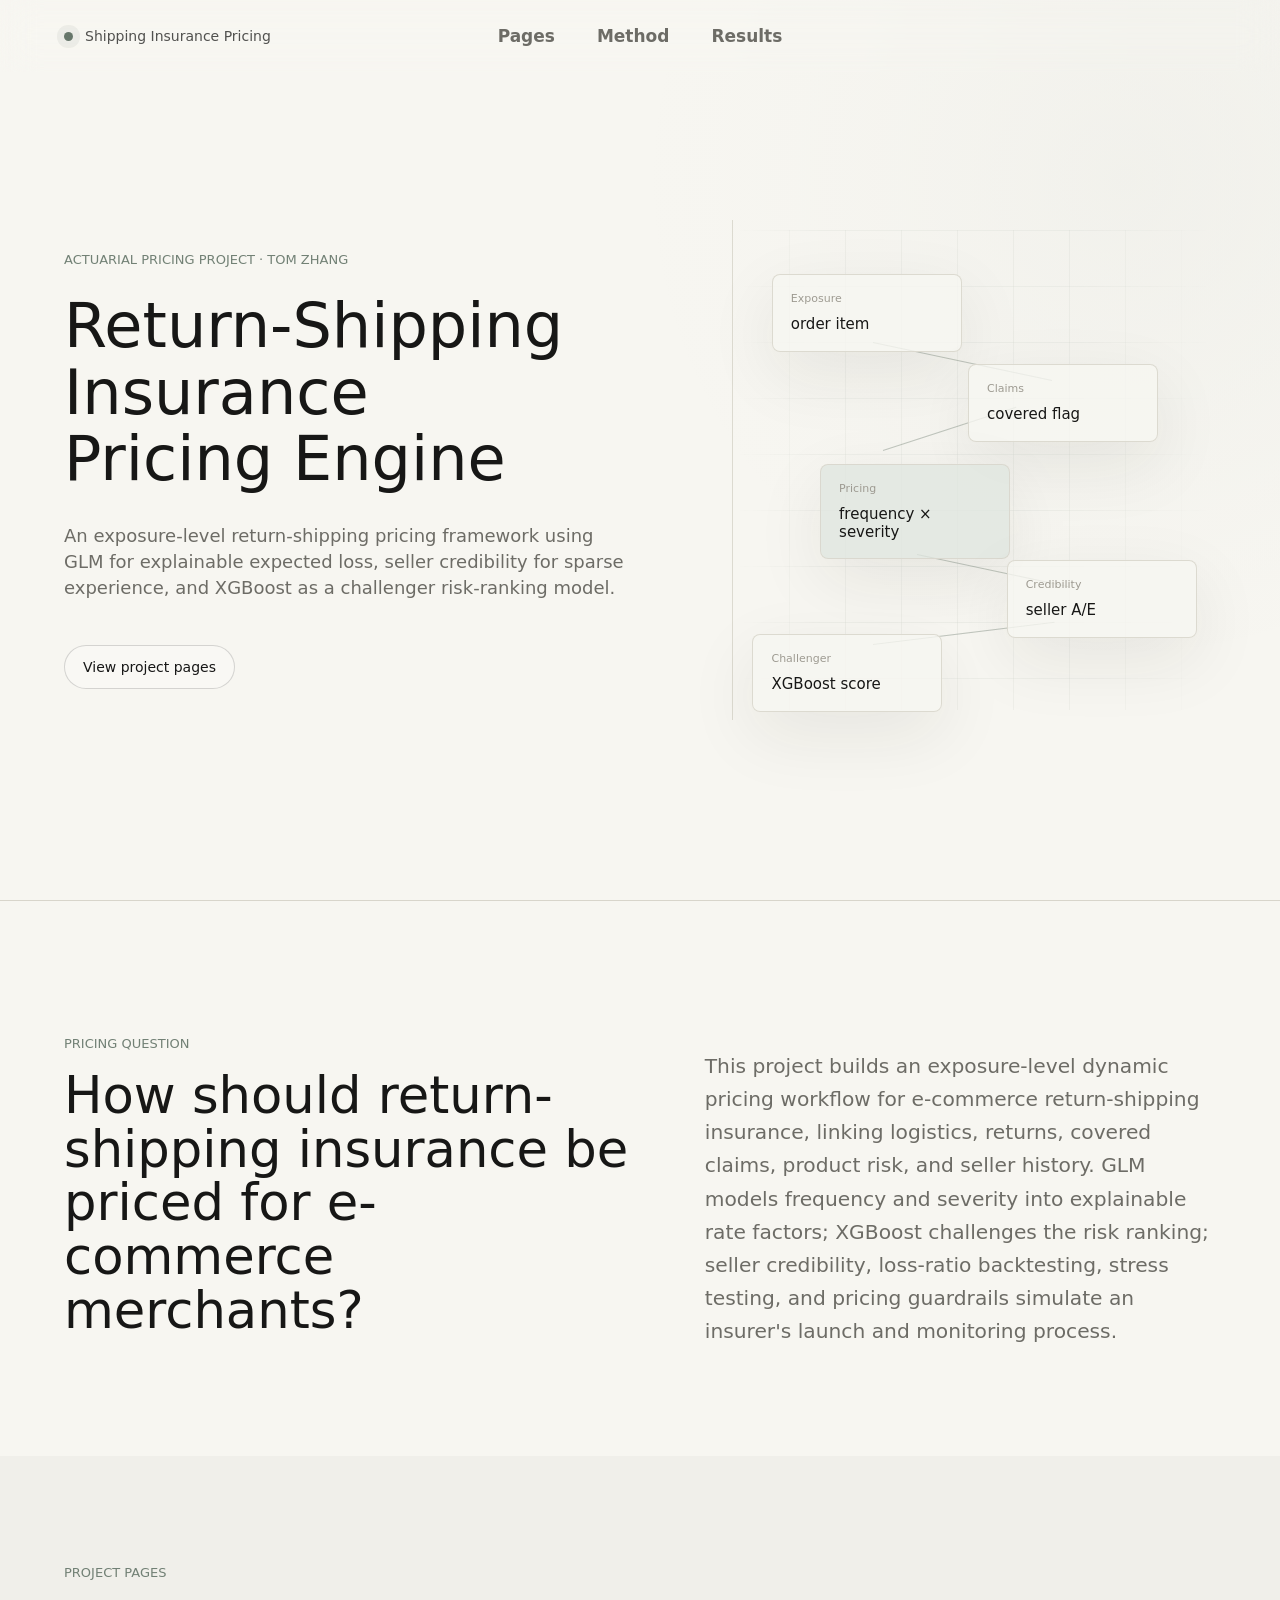
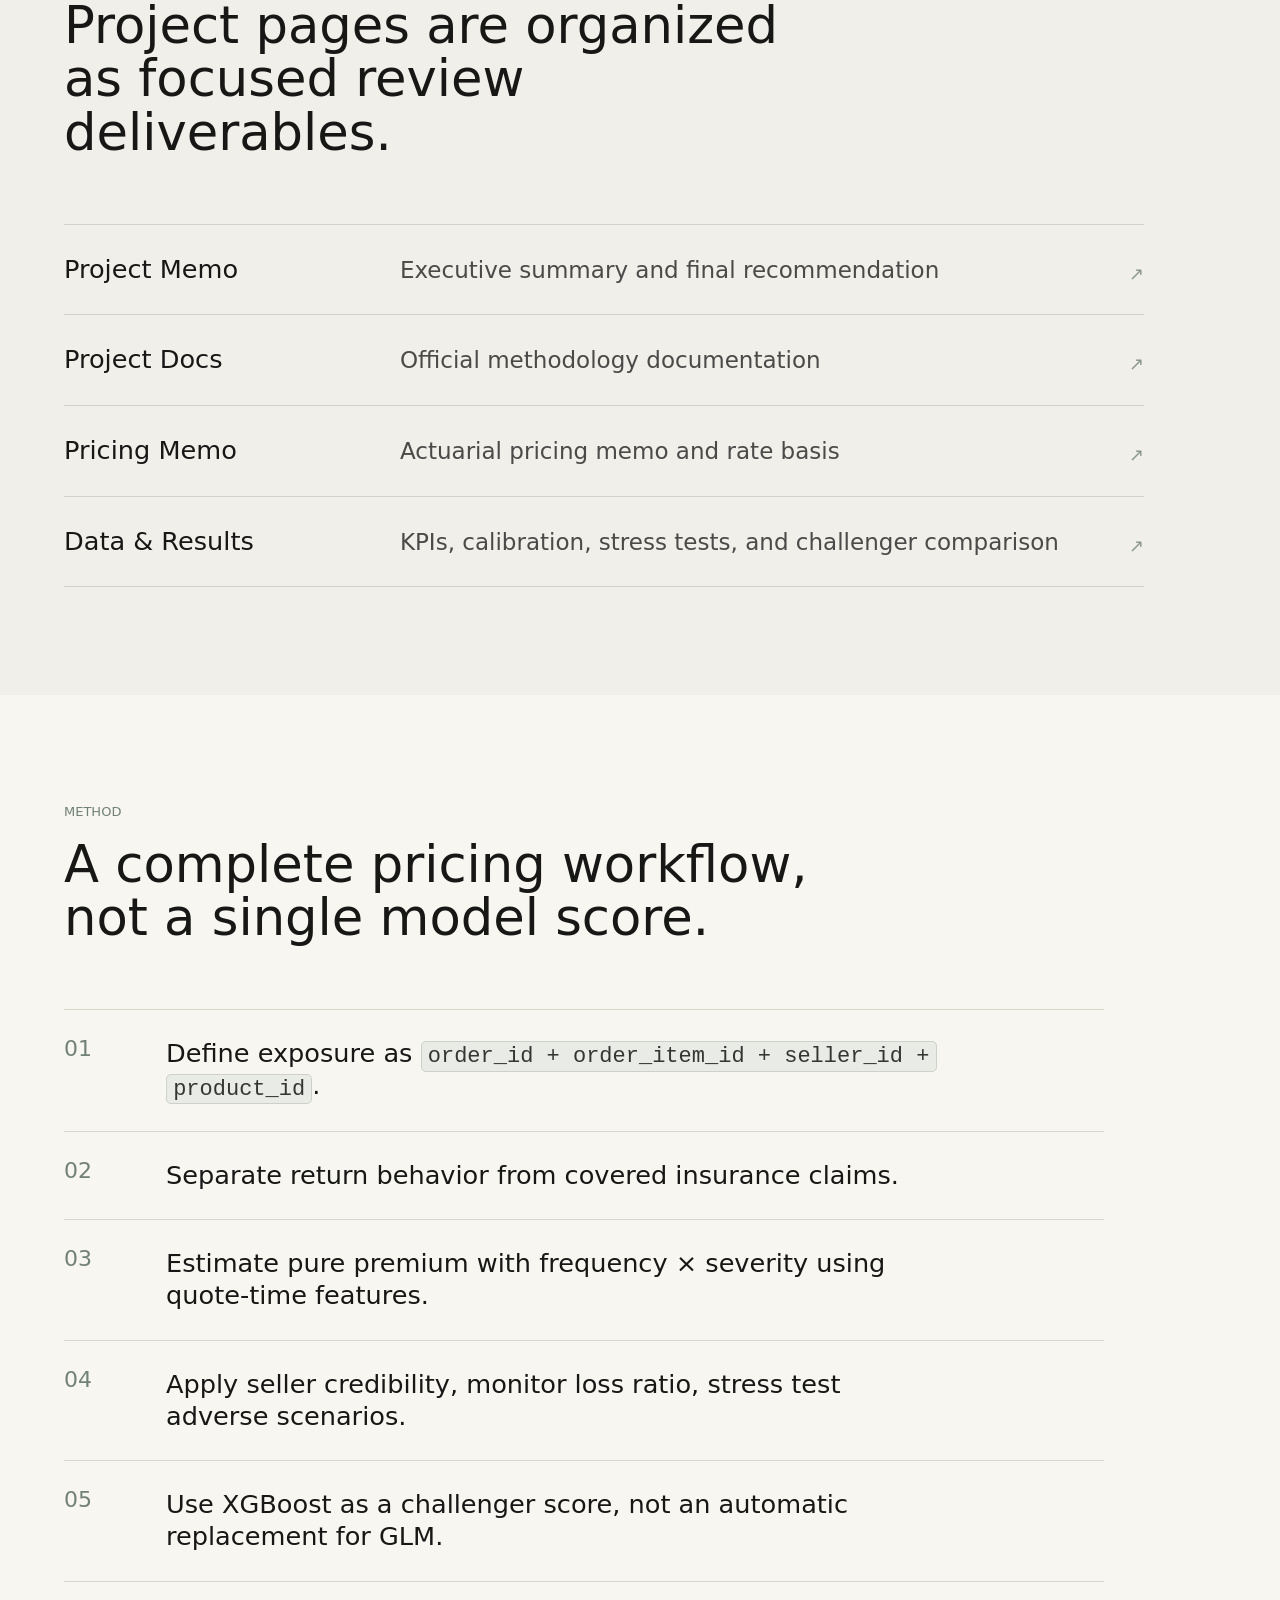
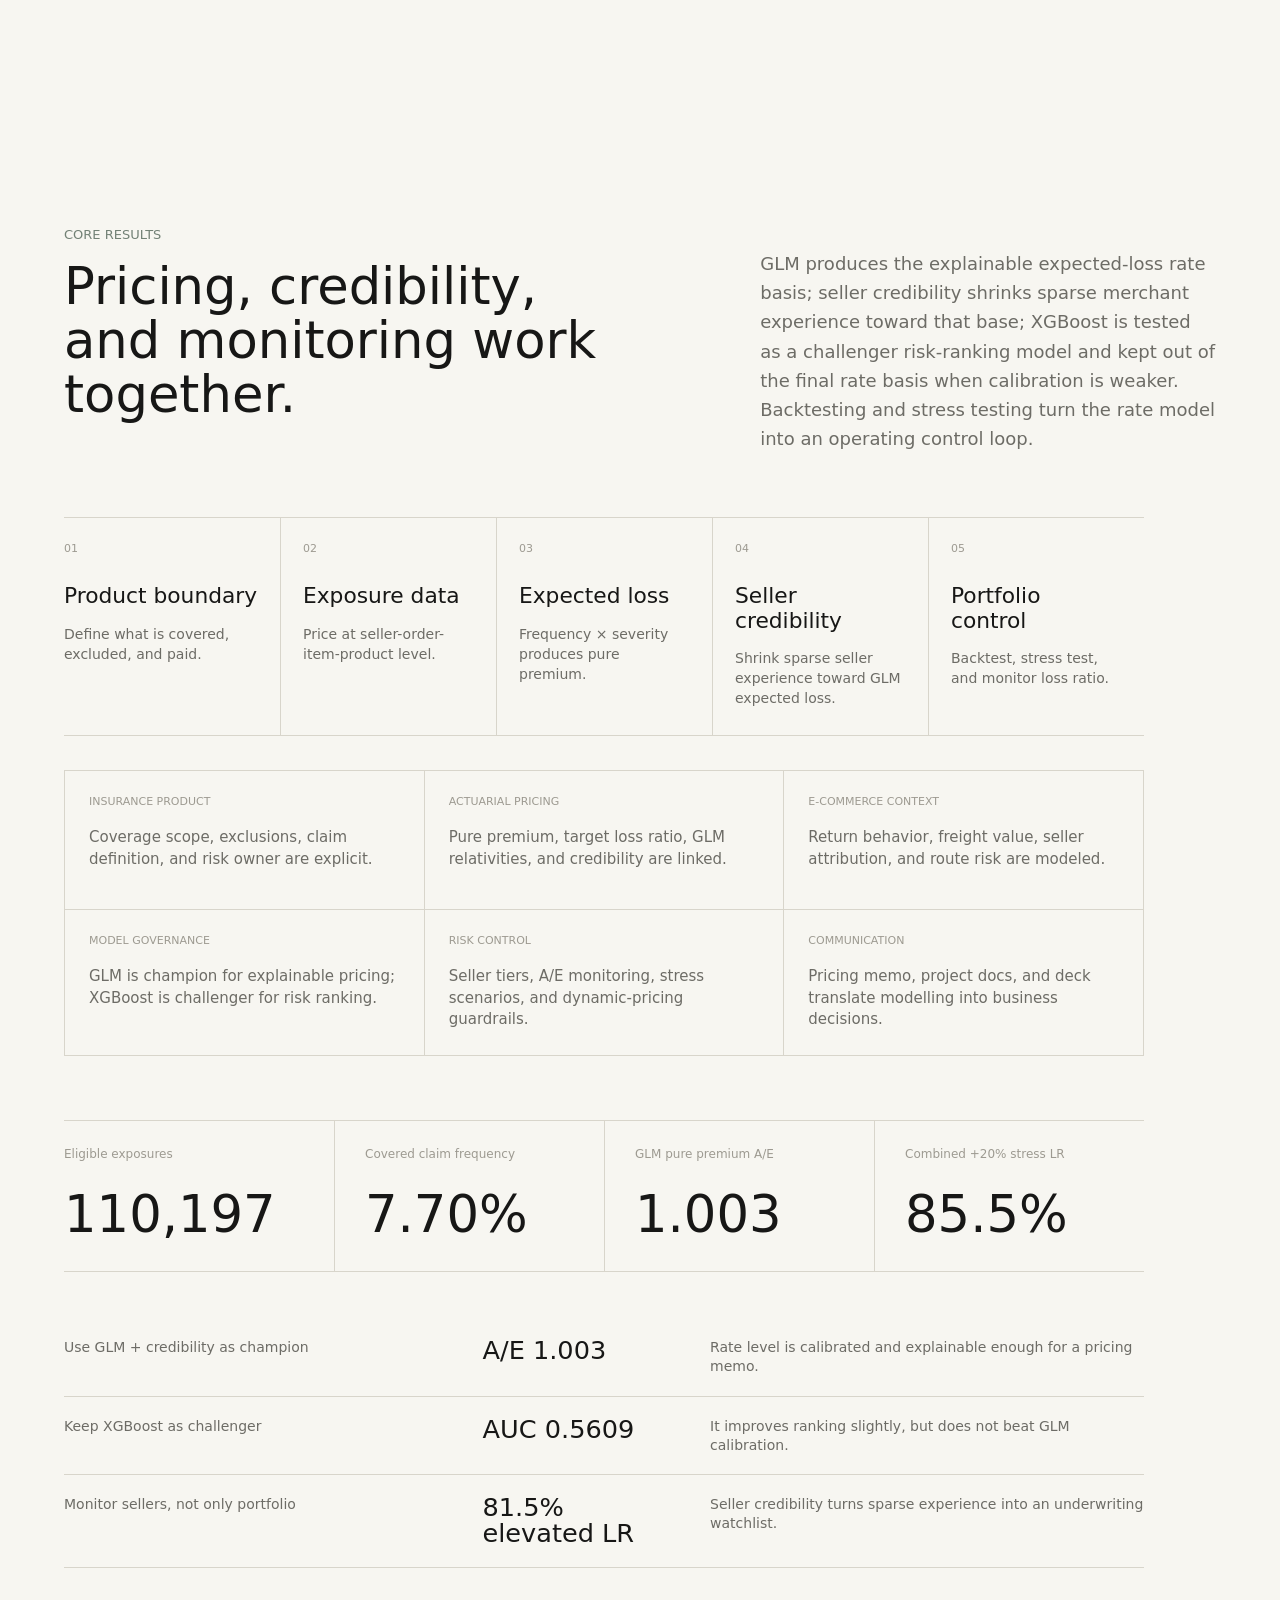
==== site/index.html @ 9b855ee2 "Add project website and actuarial workflow outputs" ====
<!doctype html>
<html lang="en">
  <head>
    <meta charset="utf-8" />
    <meta name="viewport" content="width=device-width, initial-scale=1" />
    <title>Return-Shipping Insurance Pricing Engine</title>
    <meta
      name="description"
      content="Exposure-level actuarial pricing workflow for e-commerce return-shipping insurance."
    />
    <link rel="icon" href="./favicon.svg" type="image/svg+xml" />
    <link rel="stylesheet" href="./styles/shared.css" />
    <link rel="stylesheet" href="./styles/home.css" />
  </head>
  <body>
    <div class="site-shell">
      <header class="topbar" aria-label="Project navigation">
        <a class="brand-mark" href="./index.html" aria-label="Homepage">
          <span class="brand-dot" aria-hidden="true"></span>
          <span>Shipping Insurance Pricing</span>
        </a>
        <nav class="topnav" aria-label="Project pages">
          <a href="#reserved-pages">Pages</a>
          <a href="#method">Method</a>
          <a href="#results">Results</a>
        </nav>
      </header>

      <main>
        <section class="hero" aria-labelledby="page-title">
          <div class="hero-copy">
            <p class="eyebrow">Actuarial pricing project · Tom Zhang</p>
            <h1 id="page-title">
              <span>Return-Shipping</span>
              <span>Insurance</span>
              <span>Pricing Engine</span>
            </h1>
            <p class="hero-lede">
              An exposure-level return-shipping pricing framework using GLM for explainable
              expected loss, seller credibility for sparse experience, and XGBoost as a
              challenger risk-ranking model.
            </p>
            <div class="hero-actions" aria-label="Primary links">
              <a class="primary-link" href="#reserved-pages">View project pages</a>
            </div>
          </div>

          <div class="risk-plane" aria-label="Pricing workflow visual">
            <div class="plane-grid" aria-hidden="true"></div>
            <div class="flow-node node-exposure">
              <span>Exposure</span>
              <strong>order item</strong>
            </div>
            <div class="flow-node node-claims">
              <span>Claims</span>
              <strong>covered flag</strong>
            </div>
            <div class="flow-node node-pricing">
              <span>Pricing</span>
              <strong>frequency × severity</strong>
            </div>
            <div class="flow-node node-credibility">
              <span>Credibility</span>
              <strong>seller A/E</strong>
            </div>
            <div class="flow-node node-challenger">
              <span>Challenger</span>
              <strong>XGBoost score</strong>
            </div>
            <div class="flow-line line-one" aria-hidden="true"></div>
            <div class="flow-line line-two" aria-hidden="true"></div>
            <div class="flow-line line-three" aria-hidden="true"></div>
            <div class="flow-line line-four" aria-hidden="true"></div>
          </div>
        </section>

        <section class="problem-section" aria-labelledby="problem-title">
          <div>
            <p class="section-kicker">Pricing question</p>
            <h2 id="problem-title">
              How should return-shipping insurance be priced for e-commerce merchants?
            </h2>
          </div>
          <p>
            This project builds an exposure-level dynamic pricing workflow for e-commerce
            return-shipping insurance, linking logistics, returns, covered claims, product risk,
            and seller history. GLM models frequency and severity into explainable rate factors;
            XGBoost challenges the risk ranking; seller credibility, loss-ratio backtesting,
            stress testing, and pricing guardrails simulate an insurer's launch and monitoring
            process.
          </p>
        </section>

        <section class="pages-section" id="reserved-pages" aria-labelledby="pages-title">
          <div class="section-heading">
            <p class="section-kicker">Project pages</p>
            <h2 id="pages-title">Project pages are organized as focused review deliverables.</h2>
          </div>
          <div class="route-list">
            <a href="./project-memo.html" aria-label="Project Memo">
              <span>Project Memo</span>
              <strong>Executive summary and final recommendation</strong>
            </a>
            <a href="./project-docs.html" aria-label="Project Docs">
              <span>Project Docs</span>
              <strong>Official methodology documentation</strong>
            </a>
            <a href="./pricing-memo.html" aria-label="Pricing Memo">
              <span>Pricing Memo</span>
              <strong>Actuarial pricing memo and rate basis</strong>
            </a>
            <a href="./results.html" aria-label="Data and Results">
              <span>Data & Results</span>
              <strong>KPIs, calibration, stress tests, and challenger comparison</strong>
            </a>
          </div>
        </section>

        <section class="method-section" id="method" aria-labelledby="method-title">
          <div class="section-heading">
            <p class="section-kicker">Method</p>
            <h2 id="method-title">A complete pricing workflow, not a single model score.</h2>
          </div>
          <ol class="method-list">
            <li>
              <span>01</span>
              <p>
                Define exposure as
                <code>order_id + order_item_id + seller_id + product_id</code>.
              </p>
            </li>
            <li>
              <span>02</span>
              <p>Separate return behavior from covered insurance claims.</p>
            </li>
            <li>
              <span>03</span>
              <p>Estimate pure premium with frequency × severity using quote-time features.</p>
            </li>
            <li>
              <span>04</span>
              <p>Apply seller credibility, monitor loss ratio, stress test adverse scenarios.</p>
            </li>
            <li>
              <span>05</span>
              <p>Use XGBoost as a challenger score, not an automatic replacement for GLM.</p>
            </li>
          </ol>
        </section>

        <section class="results-section" id="results" aria-labelledby="results-title">
          <div class="results-header">
            <div class="section-heading">
              <p class="section-kicker">Core results</p>
              <h2 id="results-title">
                <span>Pricing, credibility,</span>
                <span>and monitoring work together.</span>
              </h2>
            </div>
            <p>
              GLM produces the explainable expected-loss rate basis; seller credibility shrinks
              sparse merchant experience toward that base; XGBoost is tested as a challenger
              risk-ranking model and kept out of the final rate basis when calibration is weaker.
              Backtesting and stress testing turn the rate model into an operating control loop.
            </p>
          </div>

          <div class="system-loop" aria-label="Pricing operating loop">
            <div>
              <span>01</span>
              <strong>Product boundary</strong>
              <p>Define what is covered, excluded, and paid.</p>
            </div>
            <div>
              <span>02</span>
              <strong>Exposure data</strong>
              <p>Price at seller-order-item-product level.</p>
            </div>
            <div>
              <span>03</span>
              <strong>Expected loss</strong>
              <p>Frequency × severity produces pure premium.</p>
            </div>
            <div>
              <span>04</span>
              <strong>Seller credibility</strong>
              <p>Shrink sparse seller experience toward GLM expected loss.</p>
            </div>
            <div>
              <span>05</span>
              <strong>Portfolio control</strong>
              <p>Backtest, stress test, and monitor loss ratio.</p>
            </div>
          </div>

          <div class="capability-grid" aria-label="Role capability coverage">
            <div>
              <span>Insurance product</span>
              <p>Coverage scope, exclusions, claim definition, and risk owner are explicit.</p>
            </div>
            <div>
              <span>Actuarial pricing</span>
              <p>Pure premium, target loss ratio, GLM relativities, and credibility are linked.</p>
            </div>
            <div>
              <span>E-commerce context</span>
              <p>Return behavior, freight value, seller attribution, and route risk are modeled.</p>
            </div>
            <div>
              <span>Model governance</span>
              <p>GLM is champion for explainable pricing; XGBoost is challenger for risk ranking.</p>
            </div>
            <div>
              <span>Risk control</span>
              <p>Seller tiers, A/E monitoring, stress scenarios, and dynamic-pricing guardrails.</p>
            </div>
            <div>
              <span>Communication</span>
              <p>Pricing memo, project docs, and deck translate modelling into business decisions.</p>
            </div>
          </div>

          <dl class="metric-strip">
            <div>
              <dt>Eligible exposures</dt>
              <dd>110,197</dd>
            </div>
            <div>
              <dt>Covered claim frequency</dt>
              <dd>7.70%</dd>
            </div>
            <div>
              <dt>GLM pure premium A/E</dt>
              <dd>1.003</dd>
            </div>
            <div>
              <dt>Combined +20% stress LR</dt>
              <dd>85.5%</dd>
            </div>
          </dl>
          <div class="comparison-panel" aria-label="Model comparison summary">
            <div class="comparison-row comparison-head">
              <span>Pricing decision</span>
              <span>Evidence</span>
              <span>Why it matters</span>
            </div>
            <div class="comparison-row">
              <span>Use GLM + credibility as champion</span>
              <strong>A/E 1.003</strong>
              <em>Rate level is calibrated and explainable enough for a pricing memo.</em>
            </div>
            <div class="comparison-row">
              <span>Keep XGBoost as challenger</span>
              <strong>AUC 0.5609</strong>
              <em>It improves ranking slightly, but does not beat GLM calibration.</em>
            </div>
            <div class="comparison-row">
              <span>Monitor sellers, not only portfolio</span>
              <strong>81.5% elevated LR</strong>
              <em>Seller credibility turns sparse experience into an underwriting watchlist.</em>
            </div>
          </div>
        </section>
      </main>
    </div>

    <script src="./scripts/plane-motion.js"></script>
  </body>
</html>
---- site/styles/shared.css ----
/* Shared site foundation and reusable components. */
:root {
  --bg: #f7f6f1;
  --surface: #eeede7;
  --surface-soft: #f2f1eb;
  --ink: #171716;
  --muted: #6d6c66;
  --quiet: #9d9a91;
  --rule: #d8d5cb;
  --accent: #66766a;
  --accent-soft: #dfe5de;
  --warm: #90836f;
  --shadow: 0 22px 70px rgba(35, 35, 30, 0.08);
  color-scheme: light;
  font-family: "Work Sans", ui-sans-serif, system-ui, -apple-system, BlinkMacSystemFont, "Segoe UI", sans-serif;
}

* {
  box-sizing: border-box;
}

html {
  scroll-behavior: smooth;
}

body {
  margin: 0;
  background: var(--bg);
  color: var(--ink);
  font-family: "Work Sans", ui-sans-serif, system-ui, -apple-system, BlinkMacSystemFont, "Segoe UI", sans-serif;
  letter-spacing: 0;
}

a {
  color: inherit;
  text-decoration: none;
}

.site-shell {
  min-height: 100svh;
  overflow: hidden;
}

.topbar {
  position: fixed;
  z-index: 20;
  inset: 0 0 auto;
  display: grid;
  grid-template-columns: 1fr auto 1fr;
  align-items: center;
  height: 72px;
  padding: 0 clamp(24px, 5vw, 72px);
  color: rgba(23, 23, 22, 0.74);
  backdrop-filter: blur(18px);
}

.brand-mark,
.topnav {
  display: flex;
  align-items: center;
  gap: 12px;
  font-size: 14px;
}

.brand-mark {
  justify-self: start;
}

.brand-dot {
  width: 9px;
  height: 9px;
  border-radius: 50%;
  background: var(--accent);
  box-shadow: 0 0 0 7px rgba(102, 118, 106, 0.08);
}

.topnav {
  grid-column: 2;
  justify-self: center;
  gap: 42px;
  color: var(--muted);
}

.topnav a {
  position: relative;
  padding: 10px 0;
  font-size: 17px;
  font-weight: 650;
  text-align: center;
  transition: color 180ms ease;
}

.topnav a::after {
  position: absolute;
  content: "";
  left: 0;
  right: 0;
  bottom: -8px;
  height: 1px;
  background: currentColor;
  opacity: 0;
  transform: scaleX(0.66);
  transition: opacity 180ms ease, transform 180ms ease;
}

.topnav a:hover {
  color: var(--ink);
}

.topnav a:hover::after {
  opacity: 0.36;
  transform: scaleX(1);
}

.topnav a[aria-current="page"] {
  color: var(--ink);
}

.topnav a[aria-current="page"]::after {
  opacity: 0.36;
  transform: scaleX(1);
}

.hero {
  position: relative;
  display: grid;
  grid-template-columns: minmax(0, 0.88fr) minmax(380px, 0.72fr);
  align-items: center;
  min-height: 100svh;
  padding: 112px clamp(24px, 5vw, 72px) 72px;
  gap: clamp(42px, 6vw, 104px);
}

.hero::before {
  position: absolute;
  content: "";
  inset: 0;
  background:
    linear-gradient(90deg, rgba(247, 246, 241, 1) 0%, rgba(247, 246, 241, 0.9) 45%, rgba(247, 246, 241, 0.58) 100%),
    radial-gradient(circle at 88% 20%, rgba(102, 118, 106, 0.11), transparent 36%);
  pointer-events: none;
}

.hero-copy,
.risk-plane {
  position: relative;
  z-index: 1;
}

.eyebrow,
.section-kicker {
  margin: 0;
  color: rgba(102, 118, 106, 0.92);
  font-size: 13px;
  font-weight: 500;
  line-height: 1.4;
  text-transform: uppercase;
}

.memo-page .section-kicker {
  margin-bottom: 20px;
  color: var(--accent);
  text-transform: none;
}

h1,
h2,
p {
  margin: 0;
}

h1 {
  max-width: 600px;
  margin-top: 24px;
  font-size: clamp(48px, 4.85vw, 68px);
  font-weight: 400;
  line-height: 1.07;
  letter-spacing: 0;
}

h1 span {
  display: block;
}

#results-title span {
  display: block;
}

.hero-lede {
  max-width: 570px;
  margin-top: 30px;
  color: var(--muted);
  font-size: clamp(18px, 1.4vw, 21px);
  line-height: 1.45;
  font-weight: 400;
}

.hero-actions {
  display: flex;
  flex-wrap: wrap;
  align-items: center;
  gap: 18px;
  margin-top: 44px;
}

.primary-link,
.secondary-link {
  display: inline-flex;
  align-items: center;
  min-height: 44px;
  font-size: 14px;
  transition: transform 180ms ease, color 180ms ease, border-color 180ms ease, background 180ms ease;
}

.primary-link {
  padding: 0 18px;
  border: 1px solid rgba(23, 23, 22, 0.16);
  border-radius: 999px;
  background: rgba(255, 255, 255, 0.26);
}

.secondary-link {
  color: var(--muted);
}

.primary-link:hover,
.secondary-link:hover {
  color: var(--ink);
  transform: translateY(-1px);
}

.primary-link:hover {
  background: rgba(255, 255, 255, 0.5);
  border-color: rgba(23, 23, 22, 0.28);
}

/* Shared editorial sections and repeated components. */
.problem-section,
.method-section,
.pages-section,
.results-section {
  padding: 108px clamp(24px, 5vw, 72px);
}

.problem-section {
  display: grid;
  grid-template-columns: minmax(280px, 0.88fr) minmax(340px, 0.78fr);
  gap: clamp(30px, 5vw, 82px);
  border-top: 1px solid var(--rule);
}

.problem-section > div:first-child {
  padding-top: clamp(18px, 2vw, 30px);
}

h2 {
  max-width: 780px;
  margin-top: 16px;
  font-size: clamp(32px, 4vw, 58px);
  font-weight: 400;
  line-height: 1.05;
  letter-spacing: 0;
}

.problem-section > p {
  max-width: 570px;
  align-self: start;
  padding-top: clamp(24px, 3.2vw, 46px);
  color: var(--muted);
  font-size: clamp(19px, 1.58vw, 23px);
  line-height: 1.64;
}

.section-heading {
  max-width: 850px;
}

.method-list {
  display: grid;
  gap: 0;
  max-width: 1040px;
  margin: 64px 0 0;
  padding: 0;
  list-style: none;
  border-top: 1px solid var(--rule);
}

.method-list li {
  display: grid;
  grid-template-columns: 68px minmax(0, 1fr);
  gap: 34px;
  padding: 28px 0;
  border-bottom: 1px solid var(--rule);
}

.method-list span {
  display: block;
  align-items: center;
  color: rgba(102, 118, 106, 0.92);
  font-size: 22px;
  font-weight: 400;
  line-height: 1;
  font-variant-numeric: tabular-nums;
}

.method-list p {
  max-width: 780px;
  font-size: clamp(20px, 2vw, 30px);
  line-height: 1.24;
}

.method-list code {
  padding: 0.08em 0.28em;
  border: 1px solid rgba(102, 118, 106, 0.22);
  border-radius: 5px;
  background: rgba(223, 229, 222, 0.58);
  box-decoration-break: clone;
  -webkit-box-decoration-break: clone;
  color: rgba(23, 23, 22, 0.86);
  font-family: ui-monospace, "SFMono-Regular", "SF Mono", Consolas, "Liberation Mono", Menlo, monospace;
  font-size: 0.86em;
  letter-spacing: 0;
}

.pages-section {
  background: #f0efea;
}

.route-list {
  display: grid;
  max-width: 1080px;
  margin-top: 64px;
  border-top: 1px solid rgba(23, 23, 22, 0.14);
}

.route-list a {
  display: grid;
  grid-template-columns: minmax(230px, 0.42fr) minmax(0, 1fr) auto;
  gap: clamp(24px, 4vw, 76px);
  align-items: baseline;
  padding: 30px 0;
  border-bottom: 1px solid rgba(23, 23, 22, 0.14);
  transition: color 180ms ease, transform 180ms ease;
}

.route-list a::after {
  content: "↗";
  justify-self: end;
  color: var(--accent);
  font-size: 18px;
  line-height: 1;
  opacity: 0.72;
  transform: translateY(2px);
}

.route-list a:hover {
  color: var(--accent);
  transform: translateX(5px);
}

.route-list span {
  color: var(--ink);
  font-size: clamp(21px, 2vw, 28px);
  line-height: 1.15;
}

.route-list strong {
  color: rgba(23, 23, 22, 0.76);
  font-size: clamp(18px, 1.8vw, 26px);
  font-weight: 400;
  line-height: 1.2;
}

.metric-strip {
  display: grid;
  grid-template-columns: repeat(4, minmax(0, 1fr));
  gap: 0;
  max-width: 1080px;
  margin: 64px 0 0;
  border-top: 1px solid var(--rule);
  border-bottom: 1px solid var(--rule);
}

.system-loop {
  display: grid;
  grid-template-columns: repeat(5, minmax(0, 1fr));
  gap: 0;
  max-width: 1080px;
  margin-top: 64px;
  border-top: 1px solid var(--rule);
  border-bottom: 1px solid var(--rule);
}

.system-loop div {
  min-height: 188px;
  padding: 24px 22px 26px 0;
}

.system-loop div + div {
  padding-left: 22px;
  border-left: 1px solid var(--rule);
}

.system-loop span,
.capability-grid span {
  display: block;
  color: var(--quiet);
  font-size: 11px;
  line-height: 1.3;
  text-transform: uppercase;
}

.system-loop strong {
  display: block;
  margin-top: 28px;
  font-size: clamp(19px, 1.7vw, 25px);
  font-weight: 400;
  line-height: 1.12;
}

.system-loop p {
  margin-top: 16px;
  color: var(--muted);
  font-size: 14px;
  line-height: 1.42;
}

.capability-grid {
  display: grid;
  grid-template-columns: repeat(3, minmax(0, 1fr));
  gap: 1px;
  max-width: 1080px;
  margin-top: 34px;
  background: var(--rule);
  border: 1px solid var(--rule);
}

.capability-grid div {
  min-height: 138px;
  padding: 24px;
  background: var(--bg);
}

.capability-grid p {
  margin-top: 18px;
  color: var(--muted);
  font-size: 15px;
  line-height: 1.44;
}

.results-header {
  display: grid;
  grid-template-columns: minmax(0, 0.86fr) minmax(320px, 0.62fr);
  gap: clamp(30px, 5vw, 82px);
  align-items: start;
}

.results-header .section-heading {
  padding-top: clamp(20px, 2.2vw, 32px);
}

.results-header > p {
  max-width: 500px;
  padding-top: clamp(34px, 4vw, 54px);
  color: var(--muted);
  font-size: clamp(18px, 1.4vw, 21px);
  line-height: 1.62;
}

.metric-strip div {
  min-height: 150px;
  padding: 26px 30px 28px 0;
}

.metric-strip div + div {
  padding-left: 30px;
  border-left: 1px solid var(--rule);
}

.metric-strip dt {
  color: var(--quiet);
  font-size: 12px;
}

.metric-strip dd {
  margin: 28px 0 0;
  font-size: clamp(30px, 4vw, 54px);
  line-height: 1;
  font-weight: 400;
}

.comparison-panel {
  max-width: 1080px;
  margin-top: 46px;
}

.comparison-row {
  display: grid;
  grid-template-columns: minmax(220px, 0.9fr) minmax(130px, 0.46fr) minmax(340px, 1fr);
  gap: 28px;
  align-items: start;
  padding: 20px 0;
  border-bottom: 1px solid var(--rule);
}

.comparison-row span,
.comparison-row em {
  color: var(--muted);
  font-size: 14px;
  font-style: normal;
  line-height: 1.35;
}

.comparison-row strong {
  font-size: clamp(20px, 2vw, 28px);
  font-weight: 400;
  line-height: 1;
}

.comparison-head {
  display: none;
}

.comparison-head span {
  color: var(--quiet);
  font-size: 11px;
  text-transform: uppercase;
}

.hero-copy,
.risk-plane,
.memo-plane,
.problem-section,
.method-section,
.pages-section,
.results-section,
.memo-hero,
.memo-decision,
.memo-section,
.data-hero-copy,
.result-signal,
.evidence-section,
.docs-content,
.docs-sidebar,
.docs-toc {
  animation: rise 700ms ease both;
}

.risk-plane,
.memo-plane {
  animation-delay: 110ms;
}

@keyframes rise {
  from {
    opacity: 0;
    transform: translateY(18px);
  }
  to {
    opacity: 1;
    transform: translateY(0);
  }
}

@media (prefers-reduced-motion: reduce) {
  *,
  *::before,
  *::after {
    animation-duration: 1ms !important;
    scroll-behavior: auto !important;
    transition-duration: 1ms !important;
  }
}

@media (max-width: 980px) {
  .topnav {
    grid-column: 3;
    justify-self: end;
    gap: 18px;
  }

  .hero {
    grid-template-columns: 1fr;
    min-height: auto;
    padding-top: 118px;
  }

  .hero::before {
    background:
      linear-gradient(rgba(247, 246, 241, 1), rgba(247, 246, 241, 0.82)),
      radial-gradient(circle at 78% 18%, rgba(102, 118, 106, 0.12), transparent 35%);
  }

  .problem-section {
    grid-template-columns: 1fr;
  }

  .problem-section > div:first-child {
    padding-top: 0;
  }

  .problem-section > p {
    padding-top: 0;
  }

  .metric-strip {
    grid-template-columns: repeat(2, minmax(0, 1fr));
  }

  .system-loop,
  .capability-grid {
    grid-template-columns: repeat(2, minmax(0, 1fr));
  }

  .system-loop div:nth-child(3),
  .system-loop div:nth-child(5) {
    border-left: 0;
    padding-left: 0;
    border-top: 1px solid var(--rule);
  }

  .metric-strip div:nth-child(3) {
    border-left: 0;
  }

  .results-header {
    grid-template-columns: 1fr;
  }

  .results-header > p {
    padding-top: 0;
  }

  .comparison-row {
    grid-template-columns: 1fr 1fr;
    gap: 12px 24px;
  }

  .comparison-row em {
    grid-column: 1 / -1;
  }
}

@media (max-width: 640px) {
  .topbar {
    grid-template-columns: 1fr;
    align-content: center;
    height: 118px;
    padding: 14px 22px 12px;
    gap: 12px;
  }

  .brand-mark {
    font-size: 12px;
  }

  .topnav {
    grid-column: 1;
    justify-self: start;
    width: 100%;
    max-width: 360px;
    gap: 28px;
    overflow-x: auto;
    scrollbar-width: none;
  }

  .topnav::-webkit-scrollbar {
    display: none;
  }

  .topnav a {
    flex: 1 0 auto;
    min-width: 0;
    padding: 10px 0;
    font-size: 15px;
  }

  h1 {
    font-size: clamp(42px, 12vw, 56px);
  }

  .hero {
    padding-top: 148px;
    padding-inline: 22px;
  }

  .problem-section,
  .method-section,
  .pages-section,
  .results-section {
    padding: 82px 22px;
  }

  .method-list li {
    grid-template-columns: 1fr;
    gap: 10px;
  }

  .route-list a {
    grid-template-columns: 1fr;
    gap: 12px;
  }

  .route-list a::after {
    justify-self: start;
  }

  .metric-strip {
    grid-template-columns: 1fr;
  }

  .system-loop,
  .capability-grid {
    grid-template-columns: 1fr;
  }

  .system-loop div,
  .system-loop div + div {
    min-height: auto;
    padding: 24px 0;
    border-left: 0;
    border-top: 1px solid var(--rule);
  }

  .system-loop div:first-child {
    border-top: 0;
  }

  .metric-strip div,
  .metric-strip div + div {
    padding-left: 0;
    border-left: 0;
    border-top: 1px solid var(--rule);
  }

  .metric-strip div:first-child {
    border-top: 0;
  }

  .comparison-row {
    grid-template-columns: 1fr;
    gap: 10px;
  }

  .comparison-head {
    display: none;
  }
}
---- site/styles/home.css ----
/* Homepage-only layout, hero visual, and flow graphic. */
.risk-plane {
  min-height: 500px;
  border-left: 1px solid rgba(216, 213, 203, 0.86);
  isolation: isolate;
}

.plane-grid {
  position: absolute;
  inset: 10px 0 10px 0;
  background:
    linear-gradient(rgba(102, 118, 106, 0.08) 1px, transparent 1px),
    linear-gradient(90deg, rgba(102, 118, 106, 0.08) 1px, transparent 1px);
  background-size: 56px 56px;
  mask-image: linear-gradient(90deg, transparent 0%, black 18%, black 72%, transparent 100%);
  opacity: 0.72;
}

.flow-node {
  position: absolute;
  z-index: 3;
  width: 190px;
  min-height: 78px;
  padding: 17px 18px;
  border: 1px solid rgba(216, 213, 203, 0.86);
  border-radius: 8px;
  background: rgba(247, 246, 241, 0.78);
  box-shadow: var(--shadow);
  transform: translate3d(0, 0, 0);
}

.flow-node span {
  display: block;
  color: var(--quiet);
  font-size: 11px;
  line-height: 1.2;
}

.flow-node strong {
  display: block;
  margin-top: 10px;
  color: var(--ink);
  font-size: 15px;
  font-weight: 400;
  line-height: 1.2;
}

.node-exposure {
  top: 54px;
  left: 8%;
}

.node-claims {
  top: 144px;
  right: 12%;
}

.node-pricing {
  top: 244px;
  left: 18%;
  background: rgba(223, 229, 222, 0.76);
}

.node-credibility {
  top: 340px;
  right: 4%;
}

.node-challenger {
  top: 414px;
  left: 4%;
}

.flow-line {
  position: absolute;
  z-index: 2;
  height: 1px;
  background: rgba(102, 118, 106, 0.38);
  transform-origin: left center;
}

.line-one {
  top: 122px;
  left: 29%;
  width: 38%;
  transform: rotate(12deg);
}

.line-two {
  top: 230px;
  left: 31%;
  width: 29%;
  transform: rotate(-18deg);
}

.line-three {
  top: 334px;
  left: 38%;
  width: 32%;
  transform: rotate(12deg);
}

.line-four {
  top: 424px;
  left: 29%;
  width: 38%;
  transform: rotate(-7deg);
}

@media (max-width: 980px) {
  .risk-plane {
    min-height: 520px;
    border-left: 0;
    border-top: 1px solid var(--rule);
    padding-top: 28px;
  }
}

@media (max-width: 640px) {
  .risk-plane {
    min-height: 620px;
  }

  .flow-node {
    width: min(260px, 74vw);
  }

  .node-exposure,
  .node-pricing,
  .node-challenger {
    left: 0;
  }

  .node-claims,
  .node-credibility {
    right: 0;
  }

  .node-exposure { top: 48px; }
  .node-claims { top: 150px; }
  .node-pricing { top: 264px; }
  .node-credibility { top: 378px; }
  .node-challenger { top: 492px; }

  .plane-note {
    left: 0;
    right: auto;
    bottom: 0;
  }
}
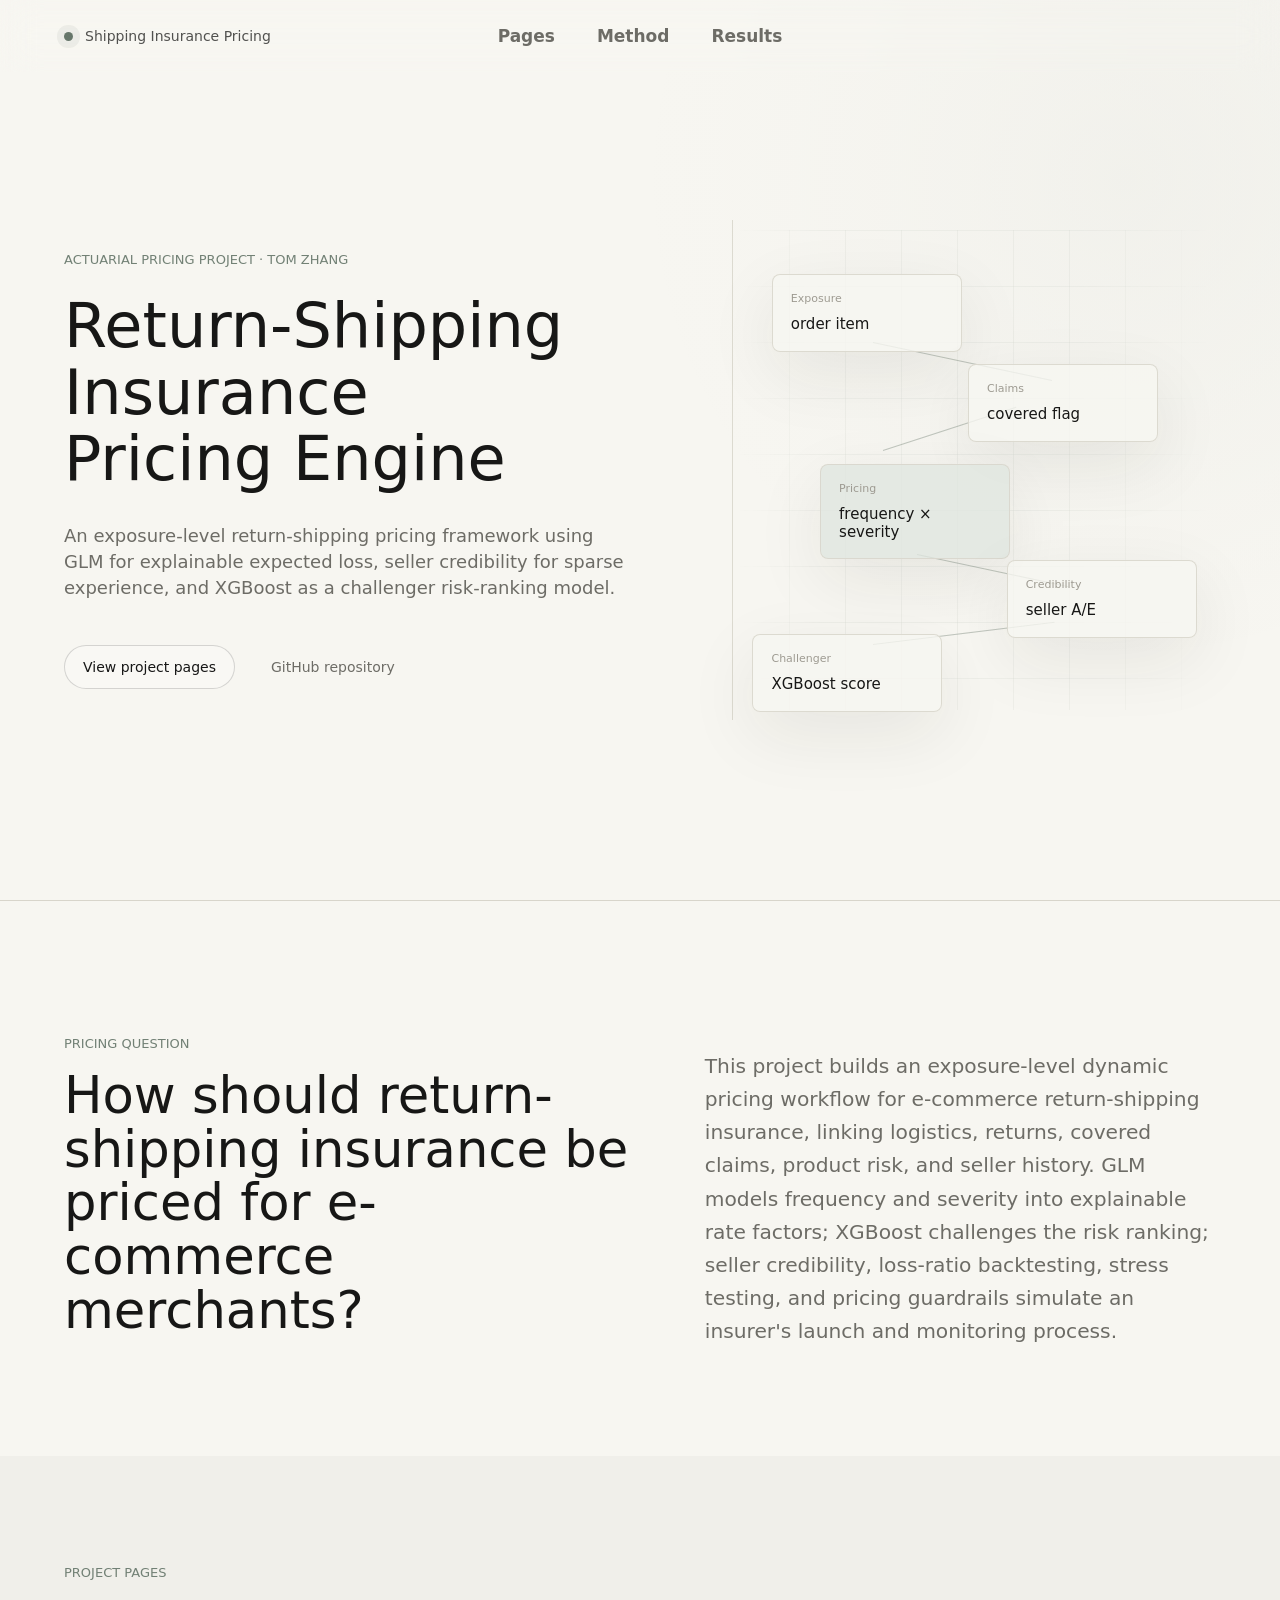
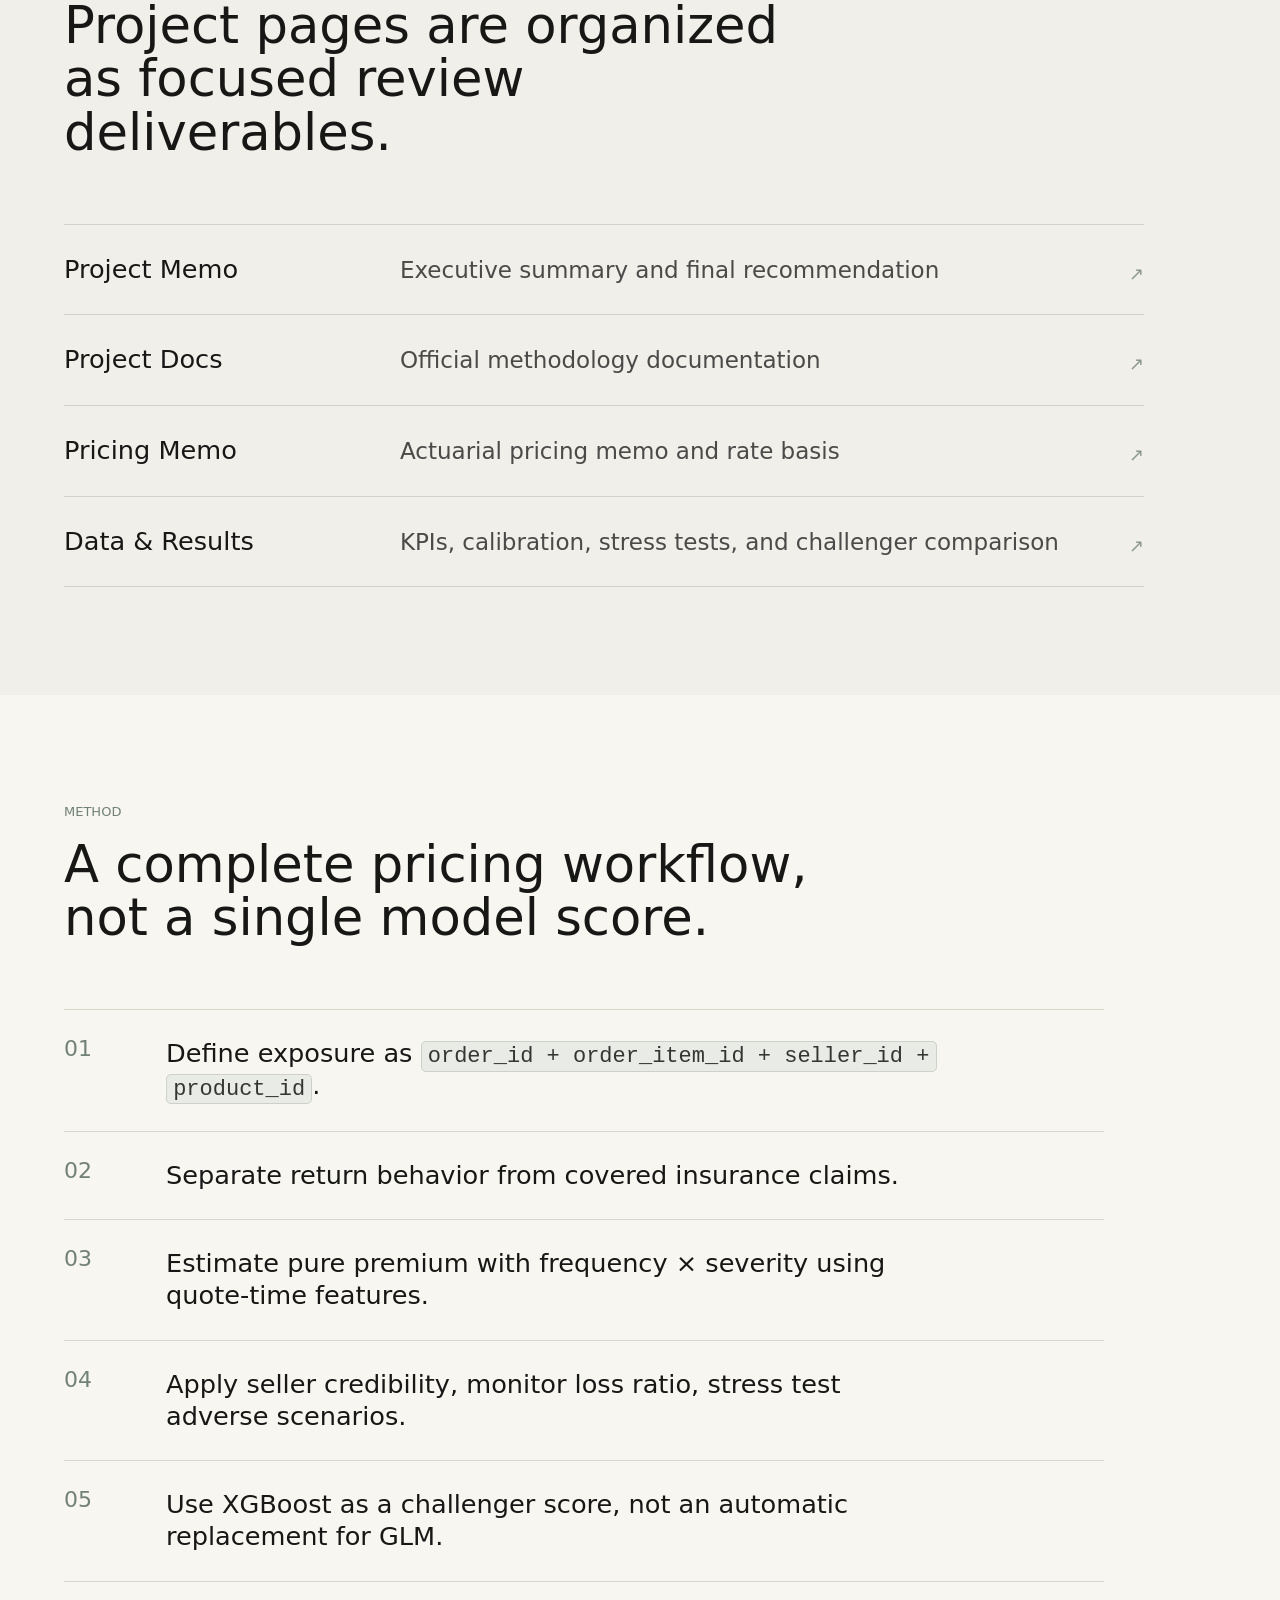
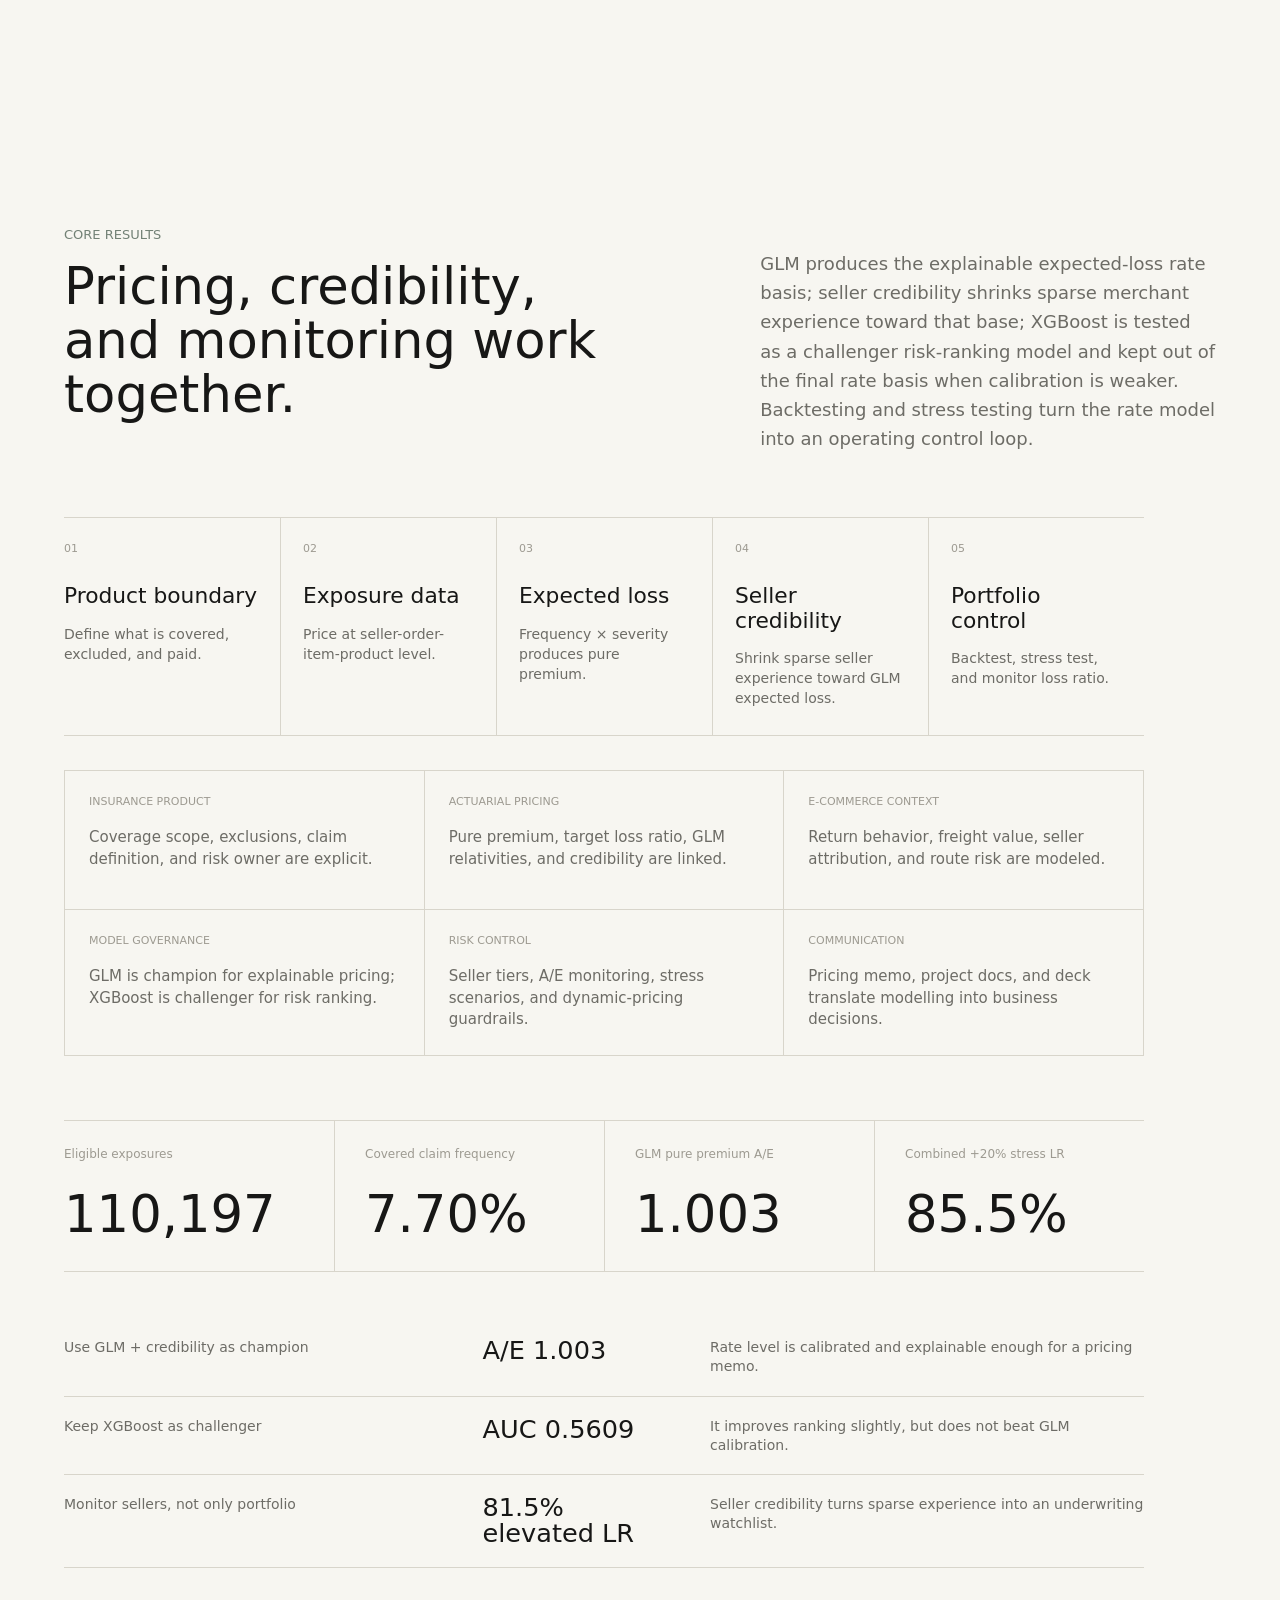
==== commit 4d51bf7b: "Update homepage links and ignore outputs" ====
--- a/site/index.html
+++ b/site/index.html
@@ -10,7 +10,7 @@
     />
     <link rel="icon" href="./favicon.svg" type="image/svg+xml" />
     <link rel="stylesheet" href="./styles/shared.css" />
-    <link rel="stylesheet" href="./styles/home.css" />
+    <link rel="stylesheet" href="./styles/home.css?v=20260524-2" />
   </head>
   <body>
     <div class="site-shell">
@@ -42,6 +42,7 @@
             </p>
             <div class="hero-actions" aria-label="Primary links">
               <a class="primary-link" href="#reserved-pages">View project pages</a>
+              <a class="secondary-link" href="https://github.com/pnlync/shipping-insurance">GitHub repository</a>
             </div>
           </div>
 
--- a/site/styles/home.css
+++ b/site/styles/home.css
@@ -43,6 +43,10 @@
   font-size: 15px;
   font-weight: 400;
   line-height: 1.2;
+}
+
+.hero-actions {
+  gap: 36px;
 }
 
 .node-exposure {
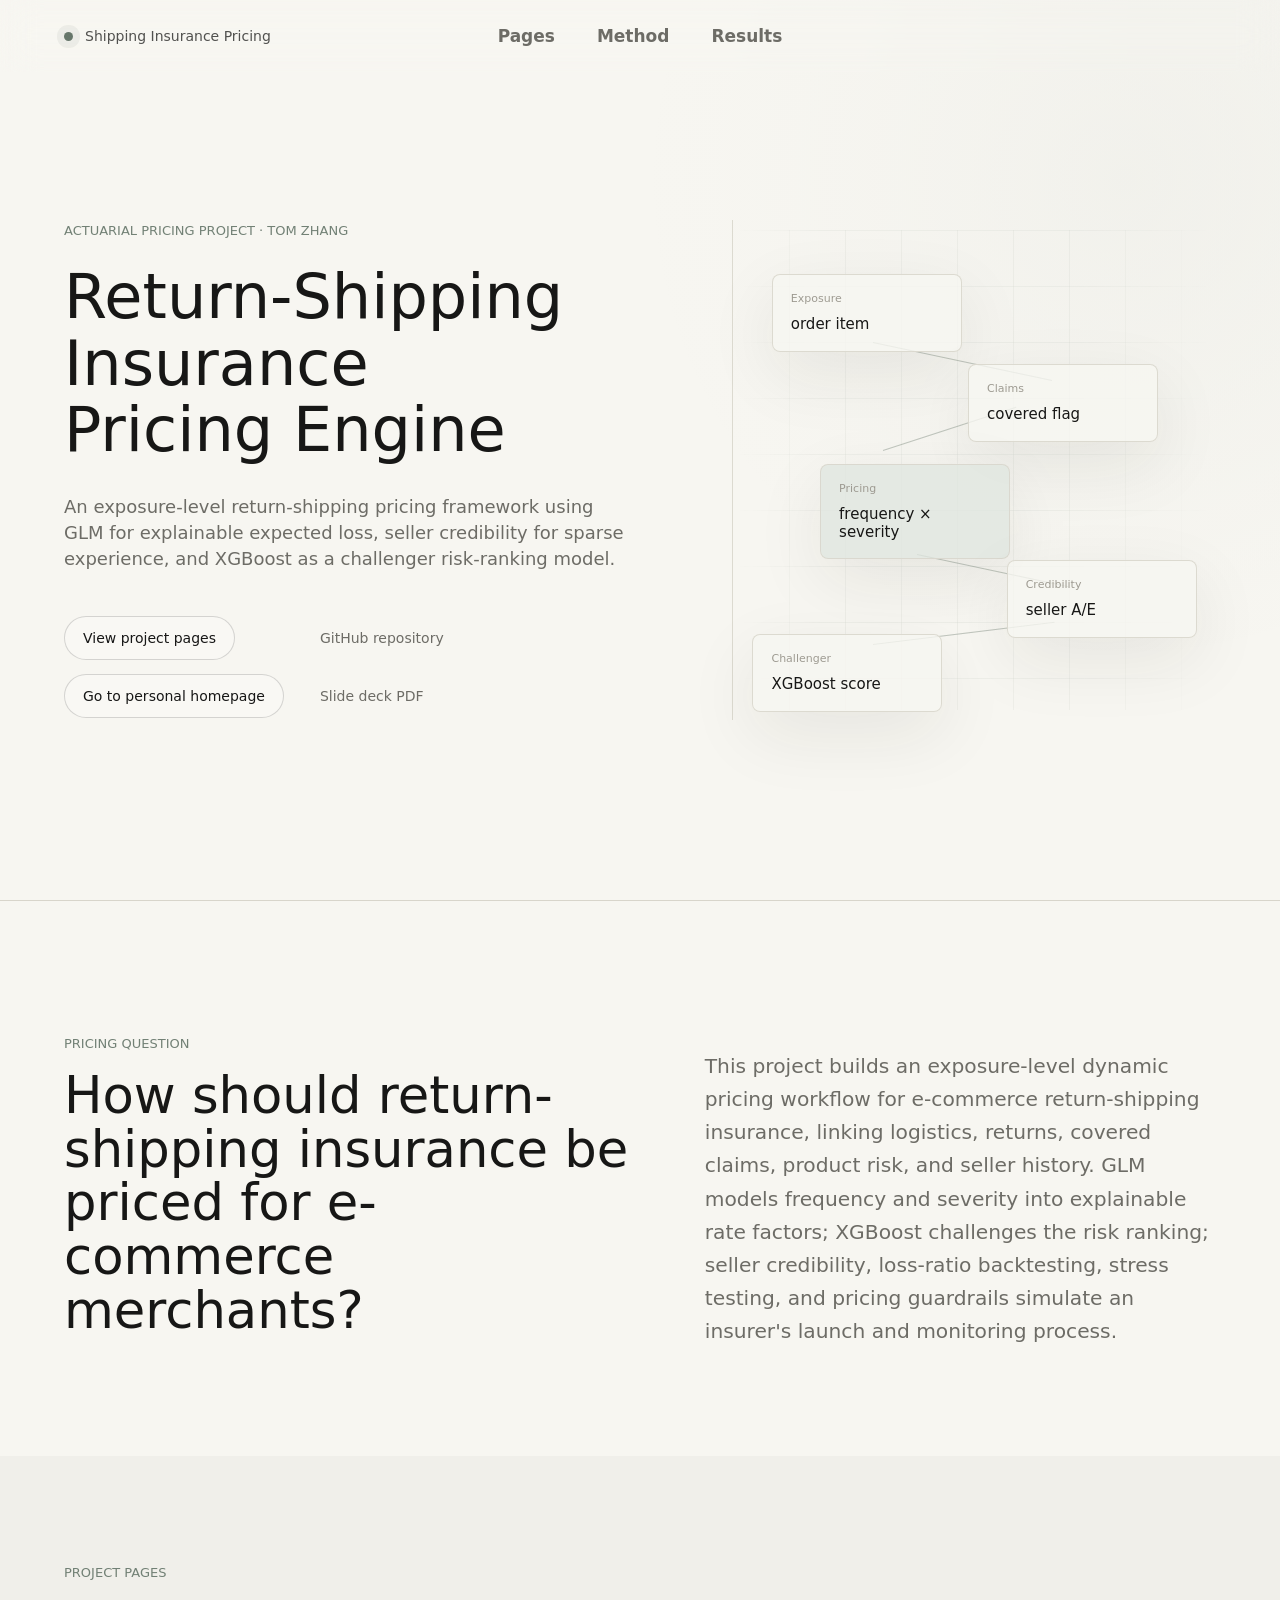
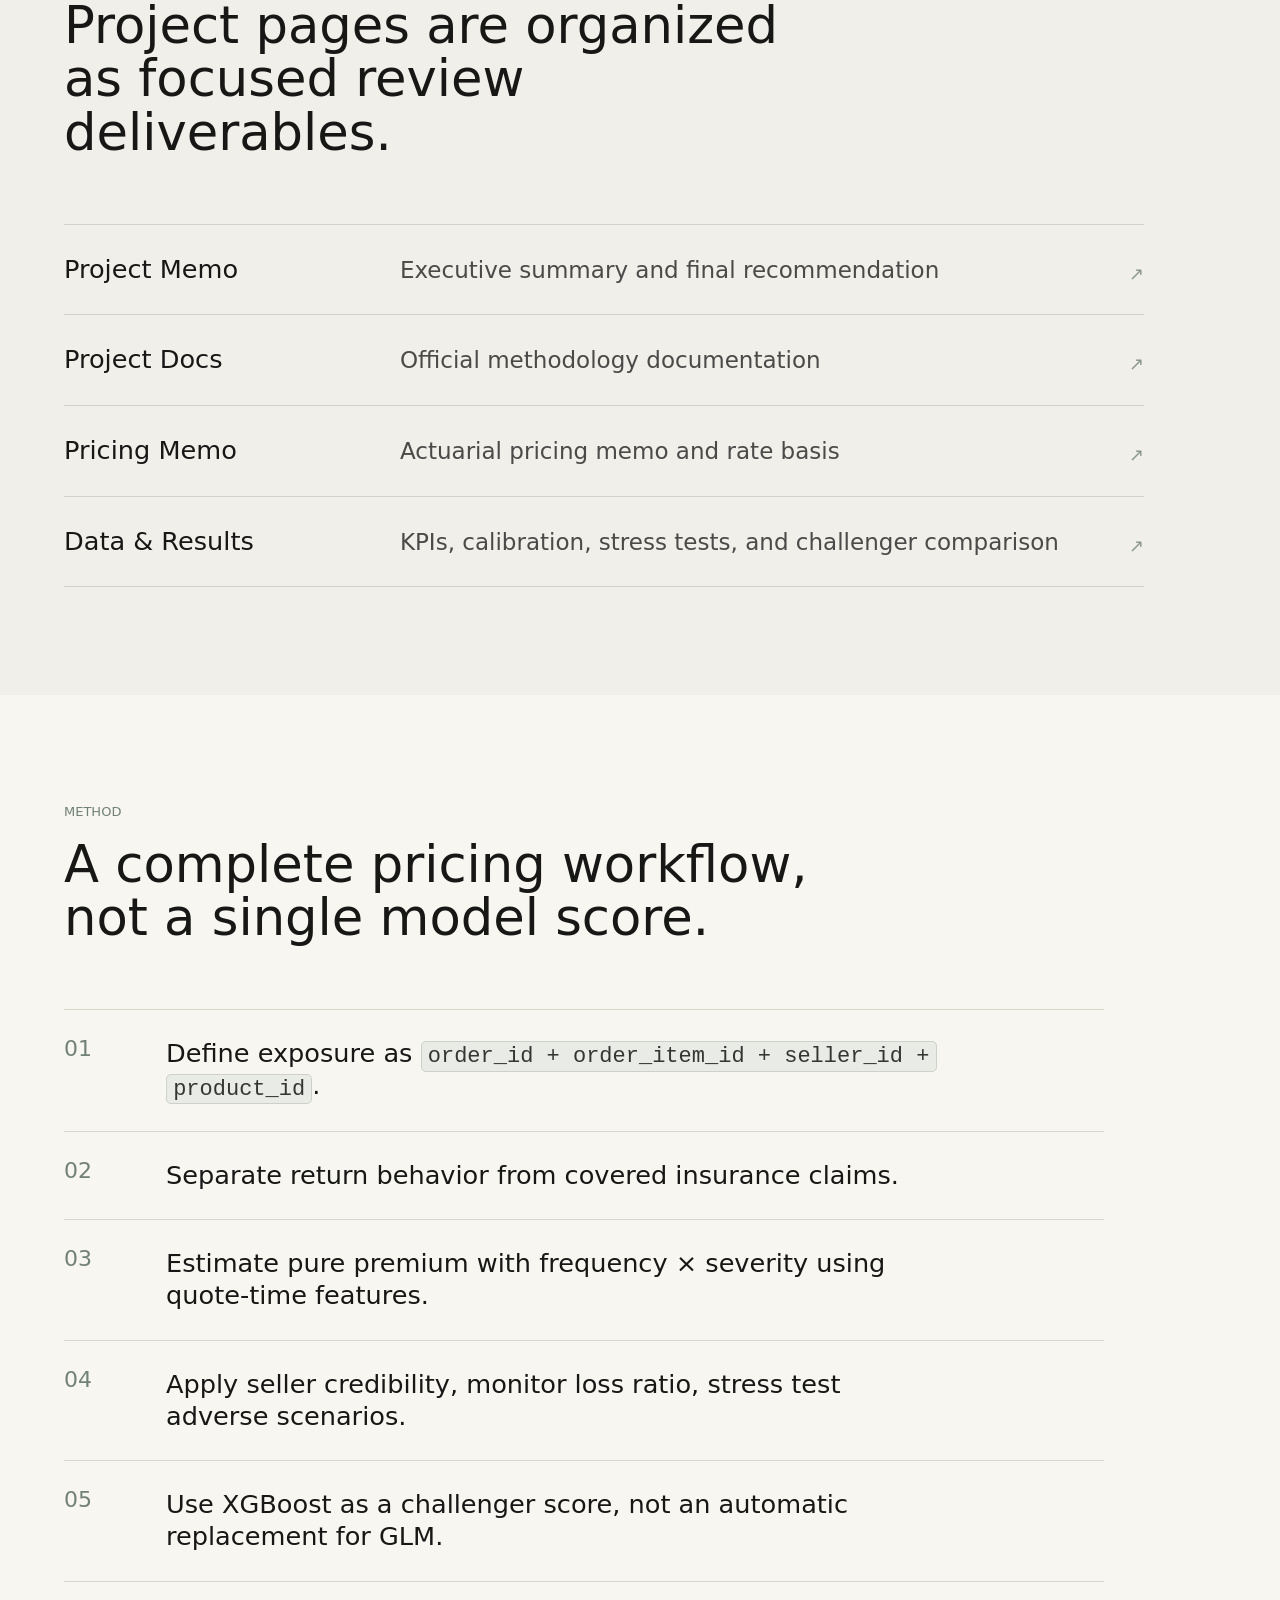
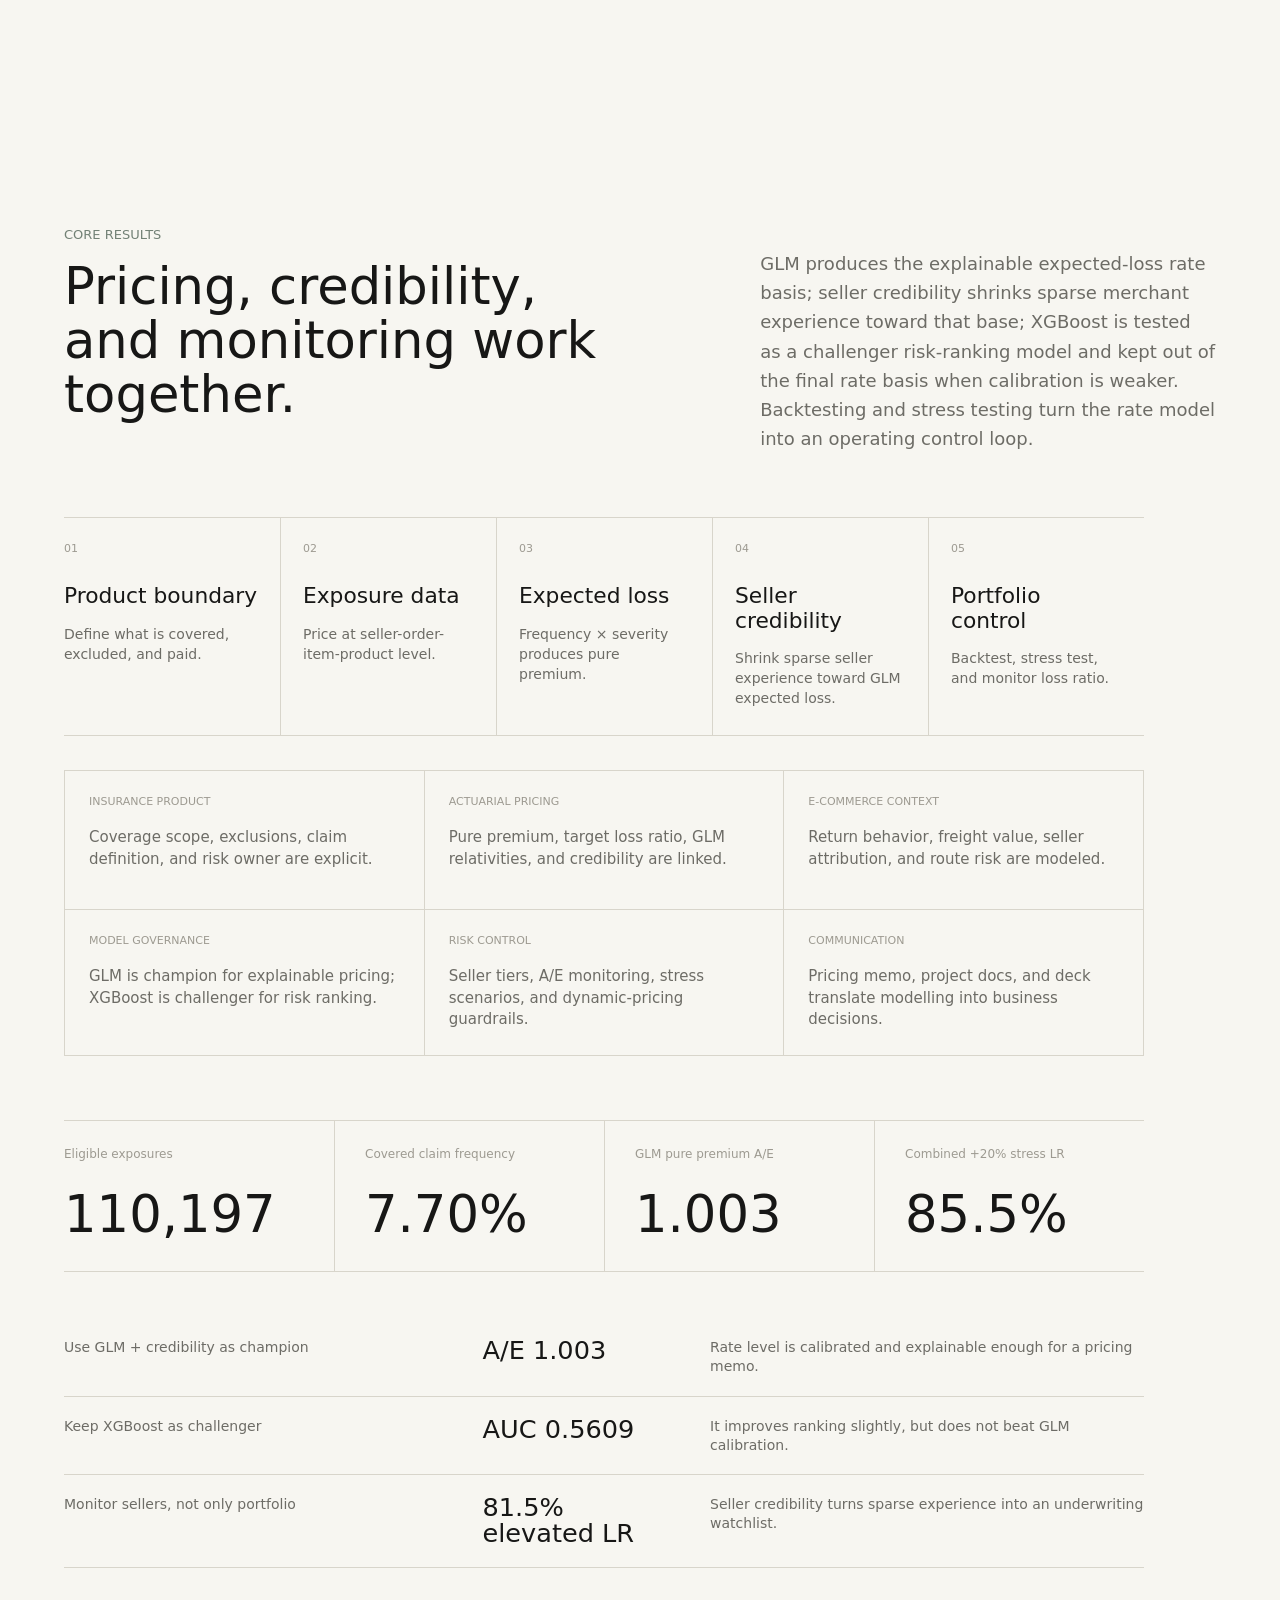
==== commit 439a91fc: "Adjust homepage hero links layout" ====
--- a/site/index.html
+++ b/site/index.html
@@ -10,7 +10,7 @@
     />
     <link rel="icon" href="./favicon.svg" type="image/svg+xml" />
     <link rel="stylesheet" href="./styles/shared.css" />
-    <link rel="stylesheet" href="./styles/home.css?v=20260524-2" />
+    <link rel="stylesheet" href="./styles/home.css?v=20260531-1" />
   </head>
   <body>
     <div class="site-shell">
@@ -41,8 +41,17 @@
               challenger risk-ranking model.
             </p>
             <div class="hero-actions" aria-label="Primary links">
-              <a class="primary-link" href="#reserved-pages">View project pages</a>
-              <a class="secondary-link" href="https://github.com/pnlync/shipping-insurance">GitHub repository</a>
+              <div class="hero-link-stack">
+                <a class="primary-link" href="#reserved-pages">View project pages</a>
+                <a class="primary-link" href="https://pnlync.github.io/actuarial-portfolio-site/">Go to personal homepage</a>
+              </div>
+              <div class="hero-link-stack">
+                <a class="secondary-link" href="https://github.com/pnlync/shipping-insurance">GitHub repository</a>
+                <a
+                  class="secondary-link"
+                  href="https://github.com/pnlync/shipping-insurance/raw/main/TikTok%20Shop%20Shipping%20Insurance%20Pricing.pdf"
+                >Slide deck PDF</a>
+              </div>
             </div>
           </div>
 
--- a/site/styles/home.css
+++ b/site/styles/home.css
@@ -45,8 +45,23 @@
   line-height: 1.2;
 }
 
-.hero-actions {
-  gap: 36px;
+.hero .hero-actions {
+  display: grid;
+  grid-template-columns: max-content max-content;
+  align-items: start;
+  column-gap: 36px;
+  row-gap: 14px;
+}
+
+.hero .hero-link-stack {
+  display: flex;
+  flex-direction: column;
+  align-items: flex-start;
+  gap: 14px;
+}
+
+.hero .hero-link-stack a {
+  white-space: nowrap;
 }
 
 .node-exposure {
@@ -120,6 +135,12 @@
   }
 }
 
+@media (max-width: 480px) {
+  .hero .hero-actions {
+    grid-template-columns: 1fr;
+  }
+}
+
 @media (max-width: 640px) {
   .risk-plane {
     min-height: 620px;
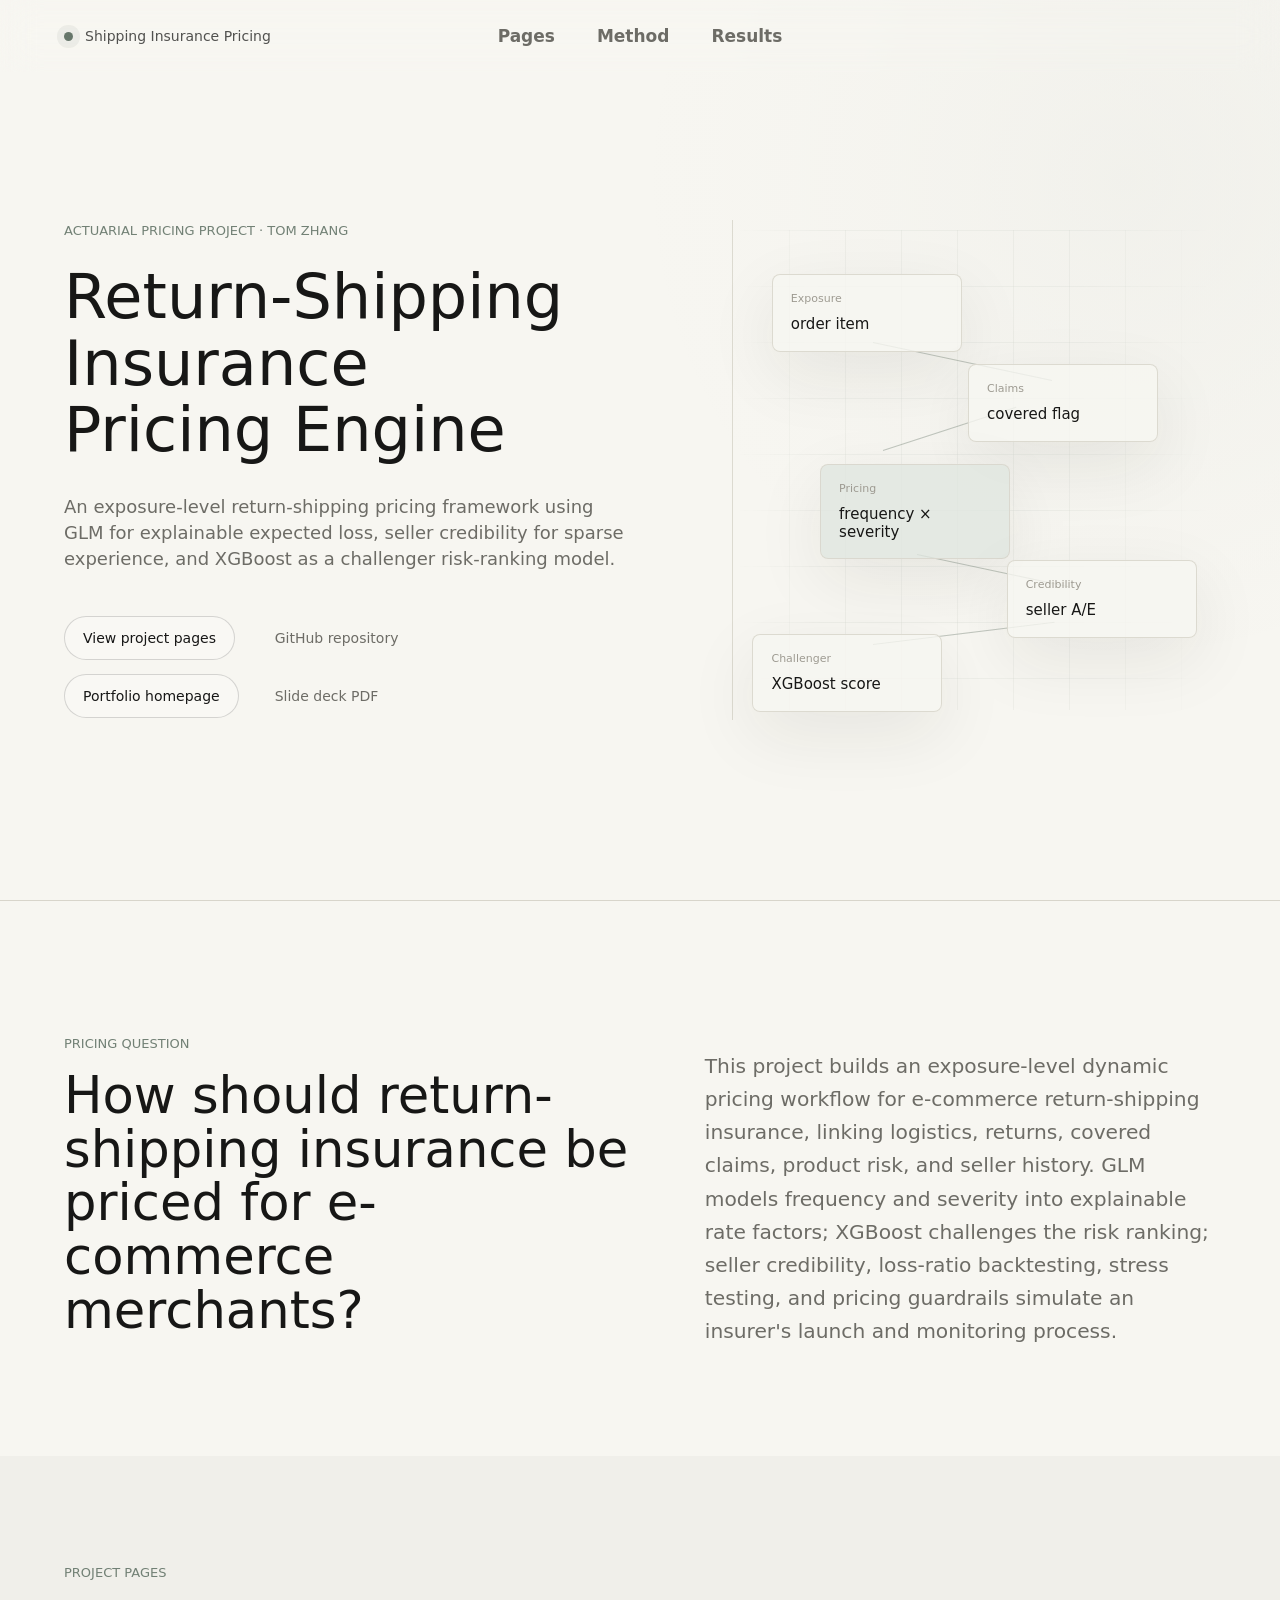
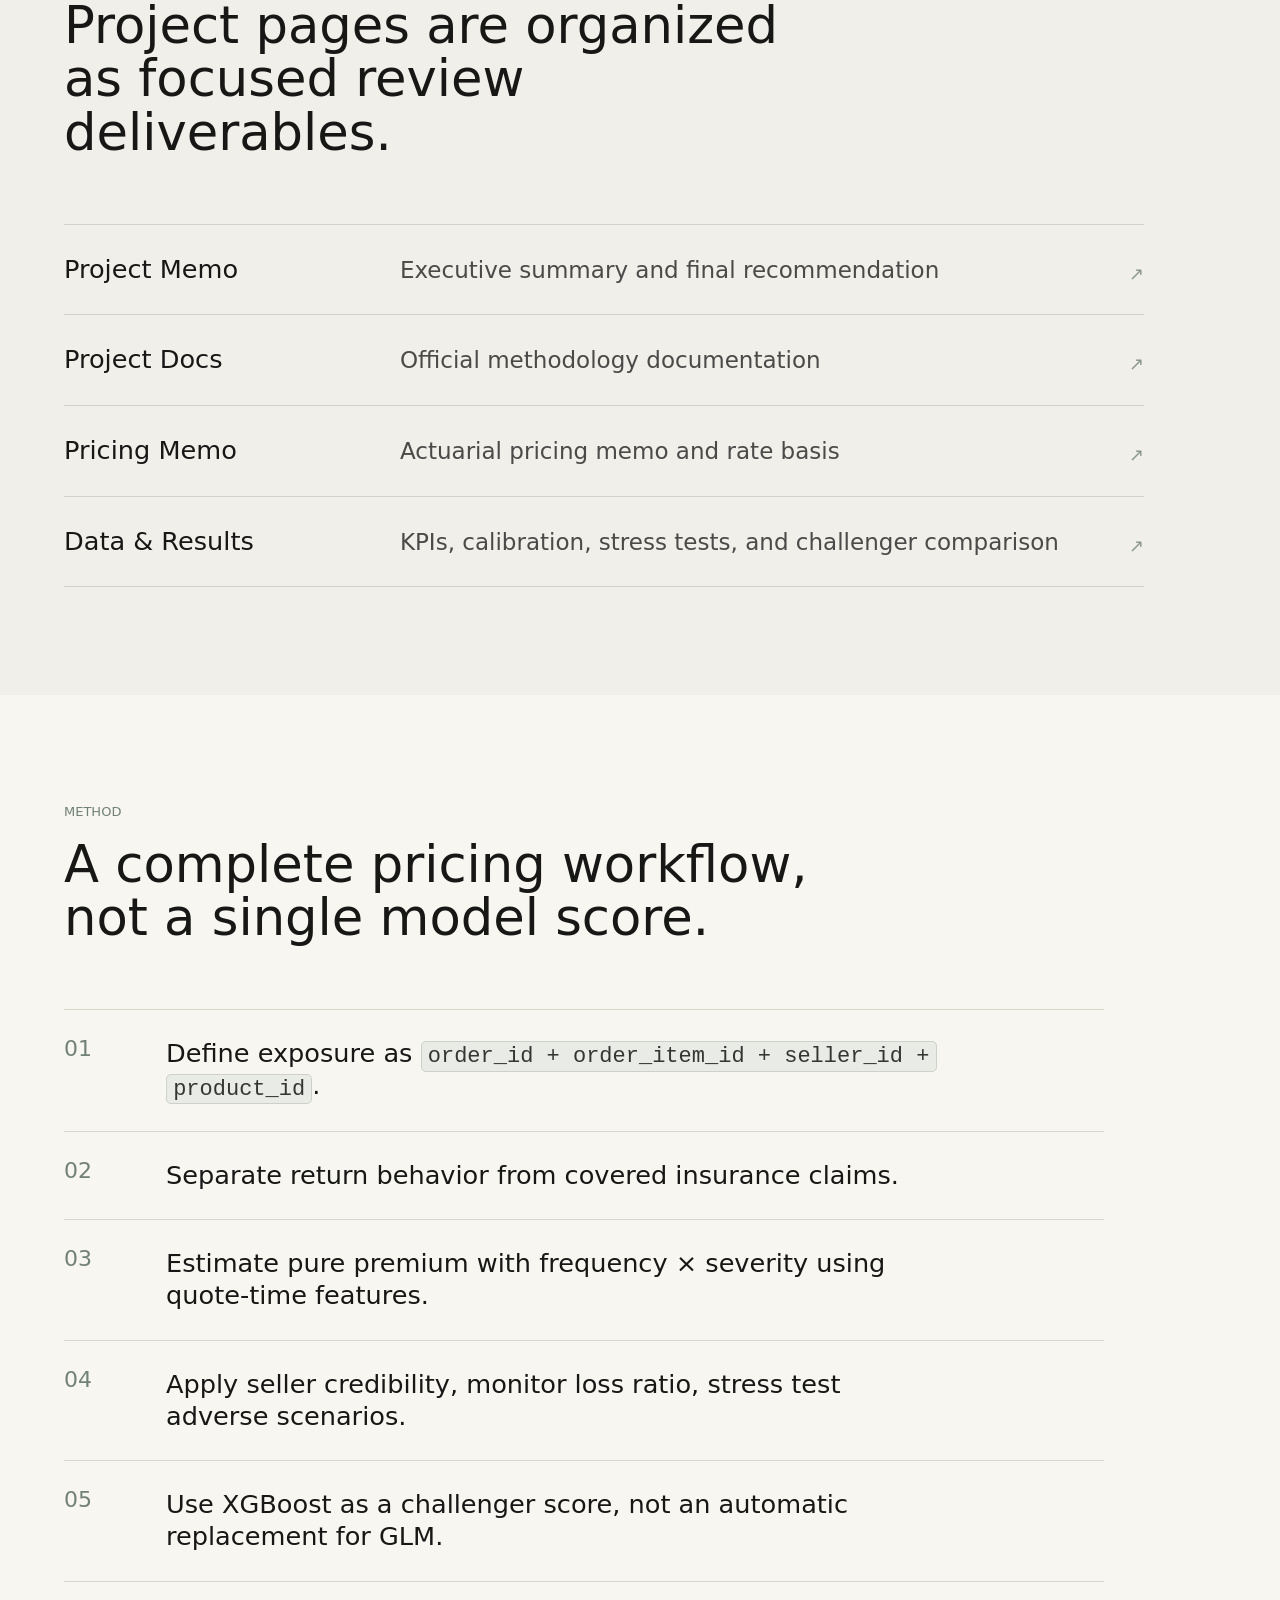
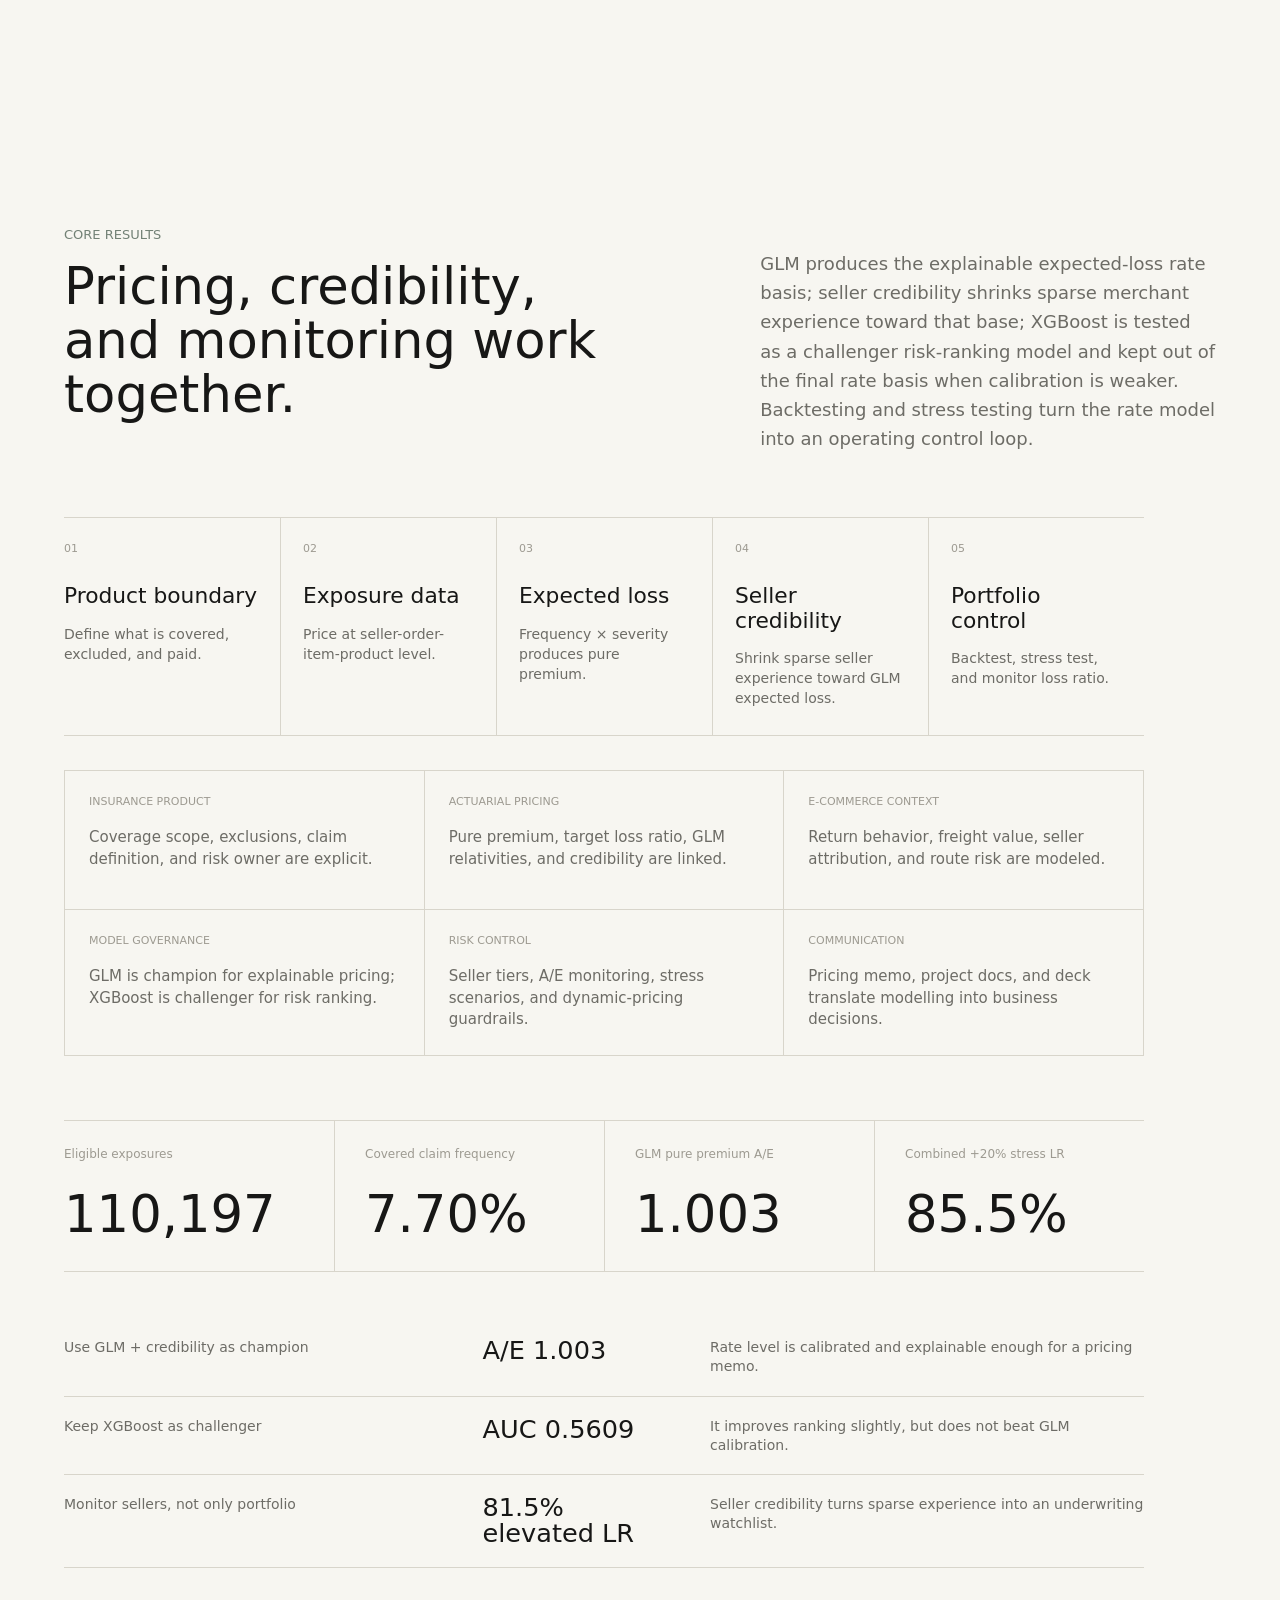
==== commit 23310378: "Refine portfolio homepage link label" ====
--- a/site/index.html
+++ b/site/index.html
@@ -43,7 +43,7 @@
             <div class="hero-actions" aria-label="Primary links">
               <div class="hero-link-stack">
                 <a class="primary-link" href="#reserved-pages">View project pages</a>
-                <a class="primary-link" href="https://pnlync.github.io/actuarial-portfolio-site/">Go to personal homepage</a>
+                <a class="primary-link" href="https://pnlync.github.io/actuarial-portfolio-site/">Portfolio homepage</a>
               </div>
               <div class="hero-link-stack">
                 <a class="secondary-link" href="https://github.com/pnlync/shipping-insurance">GitHub repository</a>
